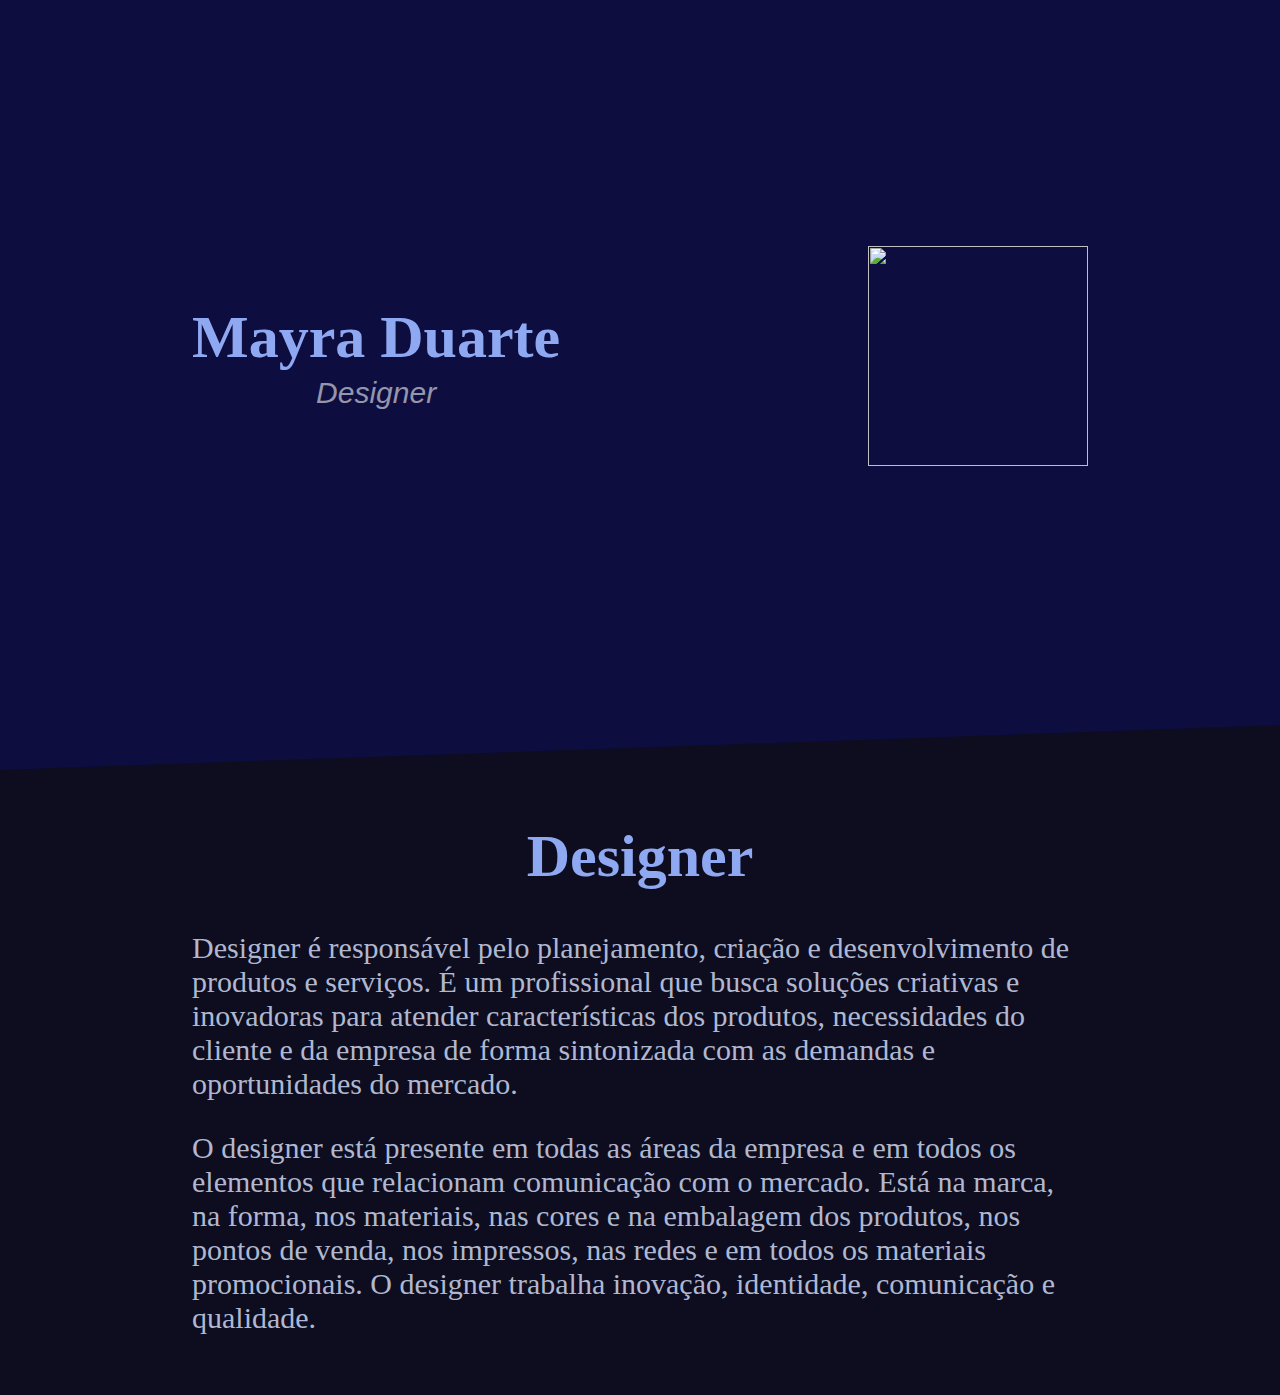
==== banner-mayra.html @ 9d2d974b "amem" ====
<!DOCTYPE html>
<html lang="en">
  <head>
    <meta charset="UTF-8" />
    <meta http-equiv="X-UA-Compatible" content="IE=edge" />
    <meta name="viewport" content="width=device-width, initial-scale=1.0" />
    <title>Banner 1</title>
    <link rel="stylesheet" href="styles.css" />
  </head>
  <body>
    <section class="banner">
      <div>
        <h1 class="titulo">Mayra Duarte</h1>
        <h2>Designer</h2>
      </div>
      <img src="img/avatar-mayra.jpeg" />
    </section>
    <section>
      <h1 class="titulo">Designer</h1>
      <p>
        Designer é responsável pelo planejamento, criação e desenvolvimento de produtos e serviços. É um profissional que busca soluções criativas e inovadoras para atender características dos produtos, necessidades do cliente e da empresa de forma sintonizada com as demandas e oportunidades do mercado.
        </p>
        <p>O designer está presente em todas as áreas da empresa e em todos os elementos que relacionam comunicação com o mercado. Está na marca, na forma, nos materiais, nas cores e na embalagem dos produtos, nos pontos de venda, nos impressos, nas redes e em todos os materiais promocionais.
        O designer trabalha inovação, identidade, comunicação e qualidade.
      </p>
    </section>
  </body>
</html>
---- styles.css ----
body {
    margin: 0;
    font-family: 'Times New Roman', Times, serif;
    background-color: #0d0d1f;
    font-size: 20px;
  }
  
  section {
    padding: 30px 15%;
  }
  
  @media (width <= 720px) {
    section {
      padding: 30px 10%;
    }
  }
  
  .banner {
    position: relative;
    display: flex;
    align-items: center;
    gap: 50px;
    justify-content: space-between;
    padding-top: 100px;
    padding-bottom: 100px;
    min-height: 40vw;
    margin-bottom: 40px;
  }
  
  @media (width <= 620px) {
    .banner {
      text-align: center;
      flex-direction: column-reverse;
      justify-content: center;
    }
  }
  
  .banner::before {
    content: "";
    position: absolute;
    z-index: -1;
    top: 50%;
    left: 50%;
    translate: -50% -50%;
    width: 200%;
    height: 110%;
    rotate: -2deg;
    background: #0d0d3f;
  }
  
  .banner h1 {
    white-space: nowrap;
    margin: 0 0 4px;
    font-size: 60px;
    color: #8fa8f2;
  }
  
  .banner h2 {
    font-weight: 300;
    margin: 0;
    text-align: center;
    color: rgb(255 255 255 / 57%);
    font-style: italic;
    font-family: 'Lucida Sans', 'Lucida Sans Regular', 'Lucida Grande', 'Lucida Sans Unicode', Geneva, Verdana, sans-serif;
  }
  
  @keyframes morph {
    0%,
    100% {
      border-radius: 40% 60% 70% 30% / 40% 40% 60% 50%;
    }
    34% {
      border-radius: 70% 30% 50% 50% / 30% 30% 70% 70%;
    }
    67% {
      border-radius: 100% 60% 60% 100% / 100% 100% 60% 60%;
    }
  }
  
  .banner img {
    width: 220px;
    height: 220px;
    object-fit: cover;
    animation: morph 3.5s linear infinite;
  }
  p{
    color: #B0B8D1;
    font-size: 30px;
  }
  .titulo{
    font-size: 60px;
    color: #8fa8f2;
    text-align: center;
  }
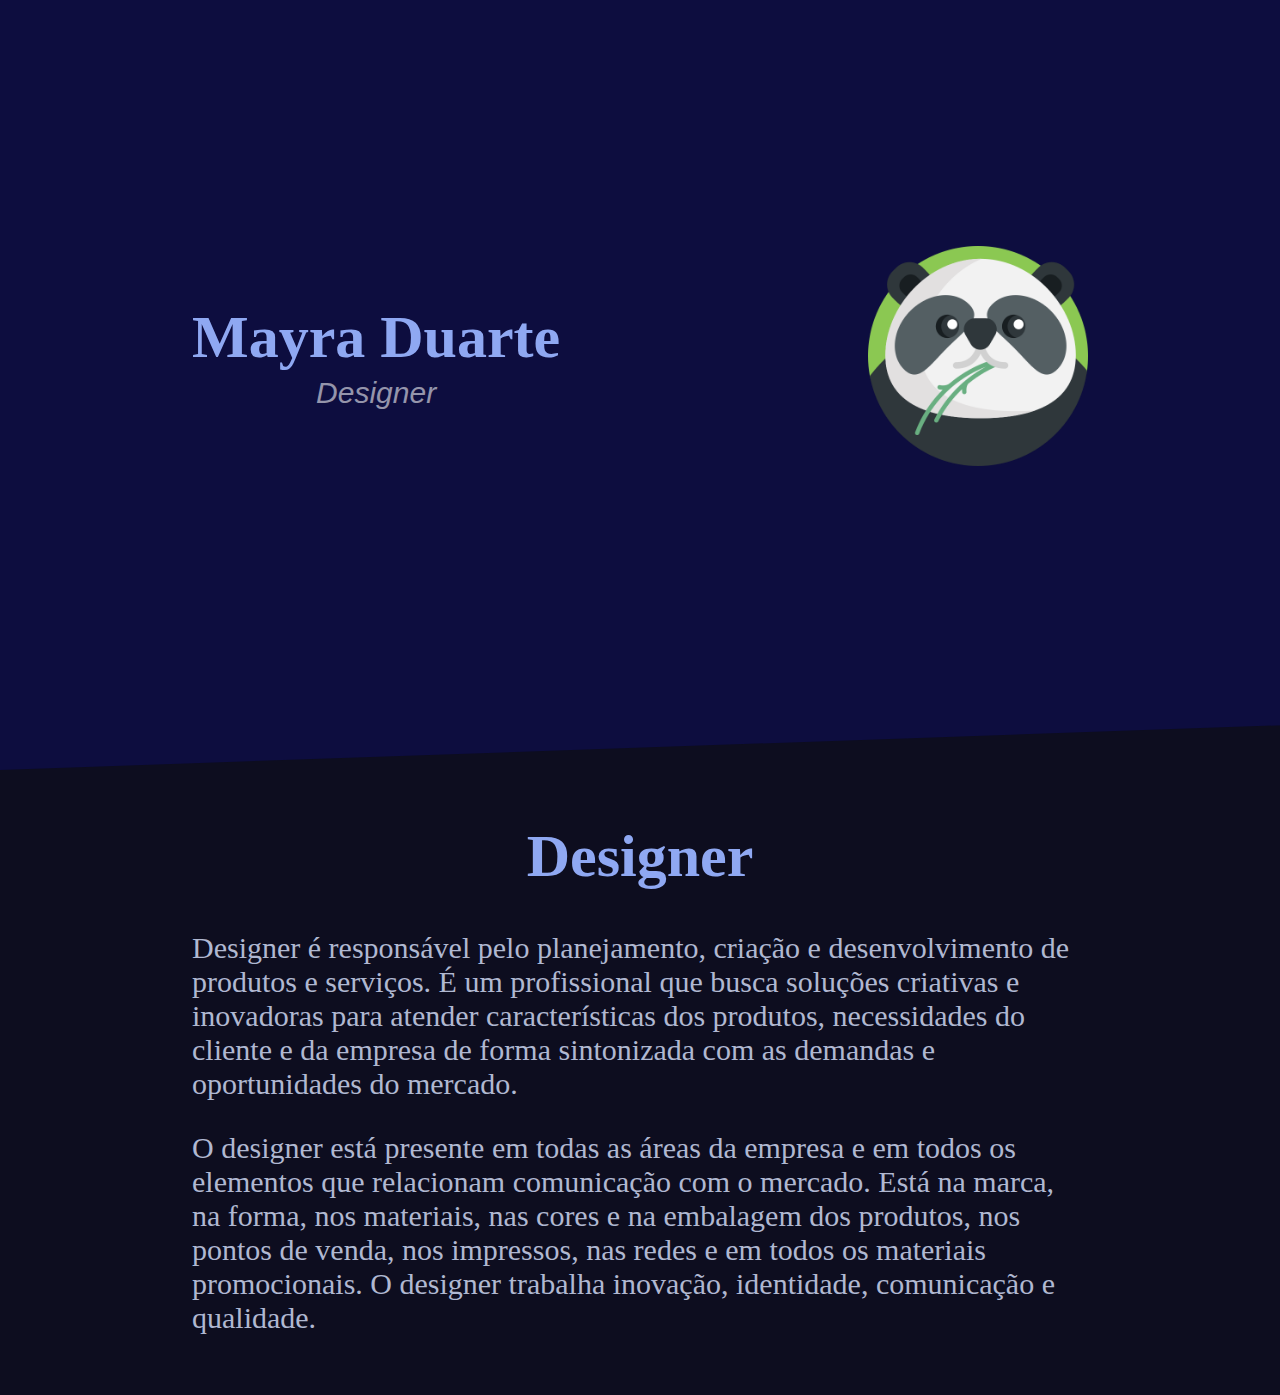
==== commit 4b386ca5: "AMEM" ====
--- a/banner-mayra.html
+++ b/banner-mayra.html
@@ -4,7 +4,7 @@
     <meta charset="UTF-8" />
     <meta http-equiv="X-UA-Compatible" content="IE=edge" />
     <meta name="viewport" content="width=device-width, initial-scale=1.0" />
-    <title>Banner 1</title>
+    <title>Equipe</title>
     <link rel="stylesheet" href="styles.css" />
   </head>
   <body>
